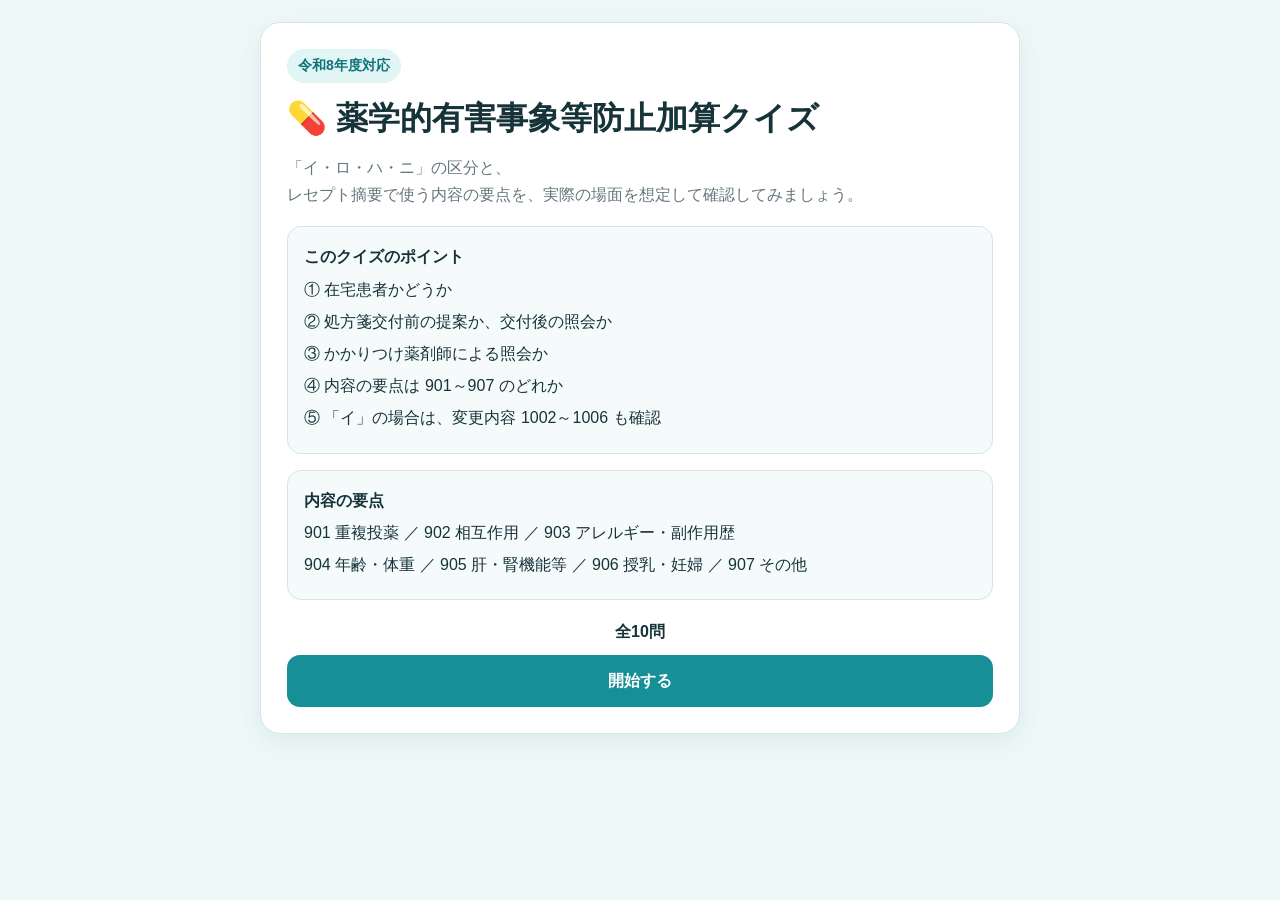
==== index.html @ 09f2de8a "Update レセコン摘要コードNo. to レセコンのコードNo." ====
<!doctype html>
<html lang="ja">
<head>
  <meta charset="utf-8">
  <meta name="viewport" content="width=device-width, initial-scale=1">
  <title>薬学的有害事象等防止加算クイズ</title>
  <link rel="stylesheet" href="style.css">
</head>

<body>
  <aside class="desktop-code-guide" aria-label="区分・摘要コード早見表">
    <div class="guide-box">
      <h3>💡 早見表</h3>

      <div class="guide-section">
        <strong>薬学的有害事象等防止加算の区分</strong>
        <p><b>イ</b>　在宅患者・処方箋交付前の提案</p>
        <p><b>ロ</b>　在宅患者・処方箋交付後の照会</p>
        <p><b>ハ</b>　外来・かかりつけ薬剤師による照会</p>
        <p><b>ニ</b>　外来・上記以外の薬剤師による照会</p>
      </div>

      <div class="guide-section">
        <strong>レセコンのコードNo.〈内容の要点〉</strong>
        <p><b>901</b>　重複投薬</p>
        <p><b>902</b>　相互作用</p>
        <p><b>903</b>　アレルギー・副作用歴</p>
        <p><b>904</b>　年齢・体重</p>
        <p><b>905</b>　肝・腎機能等</p>
        <p><b>906</b>　授乳・妊婦</p>
        <p><b>907</b>　その他</p>
      </div>

      <div class="guide-section">
        <strong>レセコンのコードNo.〈イの場合の変更内容〉</strong>
        <p><b>1002</b>　同種同効薬への変更</p>
        <p><b>1003</b>　剤形変更</p>
        <p><b>1004</b>　用量変更</p>
        <p><b>1005</b>　用法変更</p>
        <p><b>1006</b>　その他</p>
      </div>
    </div>
  </aside>

  <main class="app-shell">

    <section id="startScreen" class="card screen active">
      <div class="badge">令和8年度対応</div>
      <h1>💊 薬学的有害事象等防止加算クイズ</h1>

      <p class="lead">
        「イ・ロ・ハ・ニ」の区分と、<br>
        レセプト摘要で使う内容の要点を、実際の場面を想定して確認してみましょう。
      </p>

      <div class="notice">
        <strong>このクイズのポイント</strong>
        <p>① 在宅患者かどうか</p>
        <p>② 処方箋交付前の提案か、交付後の照会か</p>
        <p>③ かかりつけ薬剤師による照会か</p>
        <p>④ 内容の要点は 901～907 のどれか</p>
        <p>⑤ 「イ」の場合は、変更内容 1002～1006 も確認</p>
      </div>

      <div class="code-guide">
        <strong>内容の要点</strong>
        <p>901 重複投薬 ／ 902 相互作用 ／ 903 アレルギー・副作用歴</p>
        <p>904 年齢・体重 ／ 905 肝・腎機能等 ／ 906 授乳・妊婦 ／ 907 その他</p>
      </div>

      <p class="question-count">全10問</p>
      <button id="startButton" class="primary-button" type="button">開始する</button>
    </section>

    <section id="quizScreen" class="card screen">

      <details class="mobile-code-guide">
        <summary>💡 早見表を見る</summary>

          <h4>薬学的有害事象等防止加算の区分</h4>
          <p><strong>イ</strong>　在宅患者・処方箋交付前の提案</p>
          <p><strong>ロ</strong>　在宅患者・処方箋交付後の照会</p>
          <p><strong>ハ</strong>　外来・かかりつけ薬剤師による照会</p>
          <p><strong>ニ</strong>　外来・上記以外の薬剤師による照会</p>

          <hr>
          <h4>レセコンのコードNo.〈内容の要点〉</h4>
          <p><strong>901</strong> 重複投薬 ／ <strong>902</strong> 相互作用</p>
          <p><strong>903</strong> アレルギー・副作用歴 ／ <strong>904</strong> 年齢・体重</p>
          <p><strong>905</strong> 肝・腎機能等 ／ <strong>906</strong> 授乳・妊婦</p>
          <p><strong>907</strong> その他</p>

          <hr>
          <h4>レセコンのコードNo.〈イの場合の変更内容〉</h4>
          <p><strong>1002</strong> 同種同効薬への変更</p>
          <p><strong>1003</strong> 剤形変更 ／ <strong>1004</strong> 用量変更</p>
          <p><strong>1005</strong> 用法変更 ／ <strong>1006</strong> その他</p>
        </div>
      </details>

      <div class="progress-row">
        <span id="progressText">問題1 / 10</span>
        <span id="scoreText">正解 0</span>
      </div>

      <div class="progress-track">
        <div id="progressBar" class="progress-bar"></div>
      </div>

      <div id="questionText" class="question"></div>

      <div id="answerButtons" class="answer-buttons"></div>

      <div id="feedback" class="feedback hidden" aria-live="polite"></div>
      <button id="nextButton" class="primary-button hidden" type="button">次の問題へ</button>
    </section>

    <section id="resultScreen" class="card screen">
      <div class="badge">クイズ終了！</div>
      <h2>お疲れさまでした😊</h2>
      <p id="resultScore" class="result-score"></p>
      <p id="wrongAnswerText" class="wrong-answer-text"></p>

      <form id="resultForm" novalidate>
        <label>
          店舗名
          <input id="storeName" name="storeName" type="text" autocomplete="organization" required>
        </label>

        <label>
          名前
          <input id="userName" name="userName" type="text" autocomplete="name" required>
        </label>

        <fieldset>
          <legend>このクイズの難易度はどうでしたか？</legend>
          <label class="radio-label">
            <input type="radio" name="difficulty" value="簡単" required>
            簡単
          </label>
          <label class="radio-label">
            <input type="radio" name="difficulty" value="ちょうどいい">
            ちょうどいい
          </label>
          <label class="radio-label">
            <input type="radio" name="difficulty" value="難しい">
            難しい
          </label>
        </fieldset>

        <p id="formError" class="form-error hidden"></p>
        <button id="sendButton" class="primary-button" type="submit">結果を送信する</button>
      </form>

      <div id="sendStatus" class="send-status hidden" aria-live="polite"></div>
      <button id="retryButton" class="secondary-button" type="button" disabled>もう一度する</button>
    </section>

  </main>

  <script src="script.js"></script>
</body>
</html>
---- style.css ----
* {
  box-sizing: border-box;
}

:root {
  --bg: #eef8f8;
  --card: #ffffff;
  --text: #17333a;
  --muted: #64777c;
  --primary: #168f96;
  --primary-dark: #0f747a;
  --primary-soft: #e1f5f5;
  --border: #d6e5e7;
  --correct-bg: #eaf8ef;
  --correct-text: #166534;
  --wrong-bg: #fff0f0;
  --wrong-text: #a12626;
  --notice-bg: #f5fbfb;
}

html {
  -webkit-text-size-adjust: 100%;
}

body {
  margin: 0;
  background: var(--bg);
  color: var(--text);
  font-family:
    -apple-system,
    BlinkMacSystemFont,
    "Segoe UI",
    "Noto Sans JP",
    "Hiragino Kaku Gothic ProN",
    "Yu Gothic",
    sans-serif;
  line-height: 1.7;
}

button,
input {
  font: inherit;
}

button {
  -webkit-tap-highlight-color: transparent;
}

.app-shell {
  width: min(760px, calc(100% - 24px));
  margin: 0 auto;
  padding: 22px 0 48px;
}

.card {
  background: var(--card);
  border: 1px solid var(--border);
  border-radius: 20px;
  padding: 26px;
  box-shadow: 0 8px 24px rgba(24, 79, 85, 0.08);
}

.screen {
  display: none;
}

.screen.active {
  display: block;
}

.badge {
  display: inline-block;
  margin-bottom: 10px;
  padding: 5px 11px;
  border-radius: 999px;
  background: var(--primary-soft);
  color: var(--primary-dark);
  font-size: 0.88rem;
  font-weight: 800;
}

h1,
h2 {
  line-height: 1.35;
}

h1 {
  margin: 4px 0 14px;
  font-size: clamp(1.45rem, 5vw, 2rem);
}

h2 {
  margin: 6px 0 10px;
}

.lead {
  margin: 0 0 18px;
  color: var(--muted);
}

.notice,
.code-guide {
  margin: 16px 0;
  padding: 16px;
  border-radius: 14px;
  background: var(--notice-bg);
  border: 1px solid var(--border);
}

.notice p,
.code-guide p {
  margin: 5px 0;
}

.question-count {
  margin: 18px 0 10px;
  font-weight: 800;
  text-align: center;
}

.primary-button,
.secondary-button {
  width: 100%;
  min-height: 50px;
  border: 0;
  border-radius: 13px;
  padding: 12px 16px;
  font-weight: 800;
  cursor: pointer;
}

.primary-button {
  background: var(--primary);
  color: #fff;
}

.primary-button:hover {
  background: var(--primary-dark);
}

.secondary-button {
  margin-top: 12px;
  background: #e8eff0;
  color: var(--text);
}

.primary-button:disabled,
.secondary-button:disabled {
  cursor: not-allowed;
  opacity: 0.55;
}

.progress-row {
  display: flex;
  justify-content: space-between;
  gap: 12px;
  font-weight: 800;
}

.progress-track {
  height: 9px;
  margin: 10px 0 24px;
  overflow: hidden;
  border-radius: 999px;
  background: #e6eeee;
}

.progress-bar {
  width: 10%;
  height: 100%;
  border-radius: inherit;
  background: var(--primary);
  transition: width 0.25s ease;
}

.question {
  margin-bottom: 20px;
  font-size: 1.08rem;
}

.question strong {
  display: block;
  margin-bottom: 10px;
  font-size: 1.05rem;
}

.case-box {
  margin-top: 10px;
  padding: 15px;
  border-left: 4px solid var(--primary);
  border-radius: 10px;
  background: #f7fbfb;
}

.answer-buttons {
  display: grid;
  gap: 11px;
}

.answer-button {
  width: 100%;
  min-height: 52px;
  padding: 12px 14px;
  border: 1px solid var(--border);
  border-radius: 13px;
  background: #fff;
  color: var(--text);
  text-align: left;
  cursor: pointer;
}

.answer-button:hover {
  border-color: var(--primary);
  background: #f8fdfd;
}

.answer-button:disabled {
  cursor: default;
}

.answer-button.correct-choice {
  border-color: #70bd88;
  background: var(--correct-bg);
}

.answer-button.wrong-choice {
  border-color: #e29a9a;
  background: var(--wrong-bg);
}

.feedback {
  margin: 18px 0;
  padding: 15px 16px;
  border-radius: 13px;
  font-weight: 650;
}

.feedback.correct {
  background: var(--correct-bg);
  color: var(--correct-text);
}

.feedback.wrong {
  background: var(--wrong-bg);
  color: var(--wrong-text);
}

.explanation {
  display: block;
  margin-top: 8px;
  font-weight: 500;
}

.hidden {
  display: none !important;
}

.result-score {
  margin: 12px 0 4px;
  font-size: 1.3rem;
  font-weight: 900;
}

.wrong-answer-text {
  margin-bottom: 22px;
  color: var(--muted);
}

form label {
  display: block;
  margin: 15px 0;
  font-weight: 750;
}

input[type="text"] {
  width: 100%;
  min-height: 48px;
  margin-top: 6px;
  padding: 10px 12px;
  border: 1px solid #bdced1;
  border-radius: 11px;
  color: var(--text);
  background: #fff;
  font-size: 16px;
}

fieldset {
  margin: 20px 0;
  padding: 15px;
  border: 1px solid var(--border);
  border-radius: 13px;
}

legend {
  padding: 0 6px;
  font-weight: 800;
}

.radio-label {
  display: flex;
  align-items: center;
  gap: 8px;
  min-height: 42px;
  margin: 3px 0;
  font-weight: 600;
}

.radio-label input {
  width: 19px;
  height: 19px;
}

.form-error {
  color: #b42318;
  font-weight: 700;
}

.send-status {
  margin-top: 14px;
  padding: 12px 14px;
  border-radius: 11px;
  background: var(--primary-soft);
  color: var(--primary-dark);
  font-weight: 700;
}

@media (max-width: 560px) {
  .app-shell {
    width: min(100% - 16px, 760px);
    padding-top: 10px;
  }

  .card {
    padding: 18px 15px;
    border-radius: 16px;
  }

  .progress-row {
    font-size: 0.92rem;
  }
}


/* ===== 区分・コード早見表 ===== */
.desktop-code-guide {
  display: none;
  position: fixed;
  left: max(18px, calc(50vw - 750px));
  top: 90px;
  width: 350px;
  z-index: 5;
}

/* クイズ画面（2ページ目以降）のときだけ表示 */
body.quiz-mode .desktop-code-guide {
  display: block;
}

.guide-box {
  padding: 18px 20px;
  background: #ffffff;
  border: 1px solid var(--border);
  border-left: 5px solid var(--primary);
  border-radius: 16px;
  box-shadow: 0 8px 24px rgba(24, 79, 85, 0.08);
  font-size: 0.92rem;
  line-height: 1.6;
}

.guide-box h3 {
  margin: 0 0 12px;
  font-size: 1rem;
  color: var(--primary-dark);
}


.guide-legend {
  margin: 0 0 14px;
  padding: 10px 12px;
  border-radius: 10px;
  background: var(--primary-soft);
}

.guide-legend p {
  display: grid;
  grid-template-columns: 120px 1fr;
  gap: 8px;
  margin: 5px 0;
  white-space: normal;
}

.guide-legend strong {
  color: var(--primary-dark);
  white-space: nowrap;
}

.guide-legend span {
  font-size: 0.88rem;
  line-height: 1.45;
}

.mobile-guide-content h4 {
  margin: 12px 0 6px;
  color: var(--primary-dark);
  font-size: 0.95rem;
}

.mobile-guide-legend {
  margin-top: 4px;
}

.guide-section + .guide-section {
  margin-top: 12px;
  padding-top: 12px;
  border-top: 1px solid var(--border);
}

.guide-section > strong {
  display: block;
  margin-bottom: 5px;
  color: var(--primary-dark);
  font-size: 0.84rem;
  line-height: 1.45;
  letter-spacing: -0.02em;
  white-space: nowrap;
}

.guide-section p {
  margin: 4px 0;
  white-space: nowrap;
}

.mobile-code-guide {
  display: none;
  margin-bottom: 18px;
  border: 1px solid var(--border);
  border-radius: 13px;
  background: var(--notice-bg);
  overflow: hidden;
}

.mobile-code-guide summary {
  padding: 12px 14px;
  cursor: pointer;
  font-weight: 800;
  color: var(--primary-dark);
}

.mobile-guide-content {
  padding: 0 14px 14px;
  font-size: 0.92rem;
}

.mobile-guide-content p {
  margin: 5px 0;
}

.mobile-guide-content hr {
  border: 0;
  border-top: 1px solid var(--border);
  margin: 10px 0;
}

/* 左に350pxの早見表＋余白を確保できない幅では、問題上部の折りたたみに切替 */
@media (max-width: 1520px) {
  body.quiz-mode .desktop-code-guide {
    display: none;
  }

  body.quiz-mode .mobile-code-guide {
    display: block;
  }
}
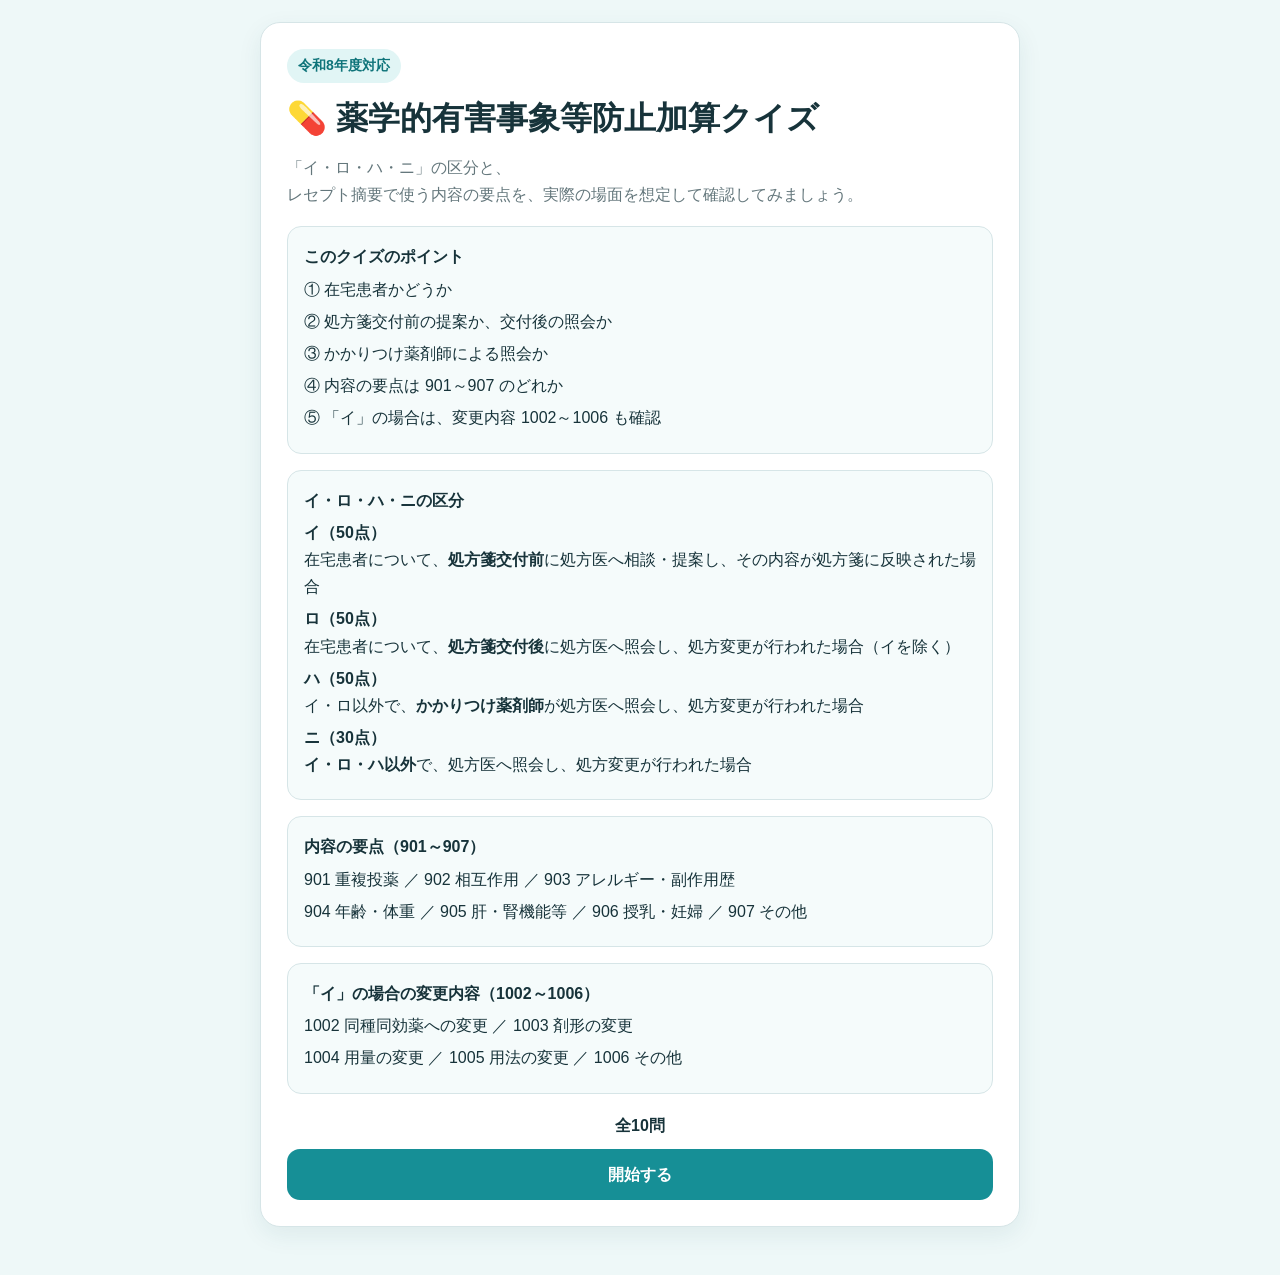
==== commit 681c5ce6: "Add files via upload" ====
--- a/index.html
+++ b/index.html
@@ -8,40 +8,6 @@
 </head>
 
 <body>
-  <aside class="desktop-code-guide" aria-label="区分・摘要コード早見表">
-    <div class="guide-box">
-      <h3>💡 早見表</h3>
-
-      <div class="guide-section">
-        <strong>薬学的有害事象等防止加算の区分</strong>
-        <p><b>イ</b>　在宅患者・処方箋交付前の提案</p>
-        <p><b>ロ</b>　在宅患者・処方箋交付後の照会</p>
-        <p><b>ハ</b>　外来・かかりつけ薬剤師による照会</p>
-        <p><b>ニ</b>　外来・上記以外の薬剤師による照会</p>
-      </div>
-
-      <div class="guide-section">
-        <strong>レセコンのコードNo.〈内容の要点〉</strong>
-        <p><b>901</b>　重複投薬</p>
-        <p><b>902</b>　相互作用</p>
-        <p><b>903</b>　アレルギー・副作用歴</p>
-        <p><b>904</b>　年齢・体重</p>
-        <p><b>905</b>　肝・腎機能等</p>
-        <p><b>906</b>　授乳・妊婦</p>
-        <p><b>907</b>　その他</p>
-      </div>
-
-      <div class="guide-section">
-        <strong>レセコンのコードNo.〈イの場合の変更内容〉</strong>
-        <p><b>1002</b>　同種同効薬への変更</p>
-        <p><b>1003</b>　剤形変更</p>
-        <p><b>1004</b>　用量変更</p>
-        <p><b>1005</b>　用法変更</p>
-        <p><b>1006</b>　その他</p>
-      </div>
-    </div>
-  </aside>
-
   <main class="app-shell">
 
     <section id="startScreen" class="card screen active">
@@ -63,9 +29,23 @@
       </div>
 
       <div class="code-guide">
-        <strong>内容の要点</strong>
+        <strong>イ・ロ・ハ・ニの区分</strong>
+        <p><b>イ（50点）</b><br>在宅患者について、<b>処方箋交付前</b>に処方医へ相談・提案し、その内容が処方箋に反映された場合</p>
+        <p><b>ロ（50点）</b><br>在宅患者について、<b>処方箋交付後</b>に処方医へ照会し、処方変更が行われた場合（イを除く）</p>
+        <p><b>ハ（50点）</b><br>イ・ロ以外で、<b>かかりつけ薬剤師</b>が処方医へ照会し、処方変更が行われた場合</p>
+        <p><b>ニ（30点）</b><br><b>イ・ロ・ハ以外</b>で、処方医へ照会し、処方変更が行われた場合</p>
+      </div>
+
+      <div class="code-guide">
+        <strong>内容の要点（901～907）</strong>
         <p>901 重複投薬 ／ 902 相互作用 ／ 903 アレルギー・副作用歴</p>
         <p>904 年齢・体重 ／ 905 肝・腎機能等 ／ 906 授乳・妊婦 ／ 907 その他</p>
+      </div>
+
+      <div class="code-guide">
+        <strong>「イ」の場合の変更内容（1002～1006）</strong>
+        <p>1002 同種同効薬への変更 ／ 1003 剤形の変更</p>
+        <p>1004 用量の変更 ／ 1005 用法の変更 ／ 1006 その他</p>
       </div>
 
       <p class="question-count">全10問</p>
@@ -73,31 +53,6 @@
     </section>
 
     <section id="quizScreen" class="card screen">
-
-      <details class="mobile-code-guide">
-        <summary>💡 早見表を見る</summary>
-
-          <h4>薬学的有害事象等防止加算の区分</h4>
-          <p><strong>イ</strong>　在宅患者・処方箋交付前の提案</p>
-          <p><strong>ロ</strong>　在宅患者・処方箋交付後の照会</p>
-          <p><strong>ハ</strong>　外来・かかりつけ薬剤師による照会</p>
-          <p><strong>ニ</strong>　外来・上記以外の薬剤師による照会</p>
-
-          <hr>
-          <h4>レセコンのコードNo.〈内容の要点〉</h4>
-          <p><strong>901</strong> 重複投薬 ／ <strong>902</strong> 相互作用</p>
-          <p><strong>903</strong> アレルギー・副作用歴 ／ <strong>904</strong> 年齢・体重</p>
-          <p><strong>905</strong> 肝・腎機能等 ／ <strong>906</strong> 授乳・妊婦</p>
-          <p><strong>907</strong> その他</p>
-
-          <hr>
-          <h4>レセコンのコードNo.〈イの場合の変更内容〉</h4>
-          <p><strong>1002</strong> 同種同効薬への変更</p>
-          <p><strong>1003</strong> 剤形変更 ／ <strong>1004</strong> 用量変更</p>
-          <p><strong>1005</strong> 用法変更 ／ <strong>1006</strong> その他</p>
-        </div>
-      </details>
-
       <div class="progress-row">
         <span id="progressText">問題1 / 10</span>
         <span id="scoreText">正解 0</span>
@@ -110,6 +65,7 @@
       <div id="questionText" class="question"></div>
 
       <div id="answerButtons" class="answer-buttons"></div>
+      <button id="submitAnswerButton" class="primary-button" type="button" disabled>回答する</button>
 
       <div id="feedback" class="feedback hidden" aria-live="polite"></div>
       <button id="nextButton" class="primary-button hidden" type="button">次の問題へ</button>
--- a/style.css
+++ b/style.css
@@ -340,134 +340,11 @@
   }
 }
 
-
-/* ===== 区分・コード早見表 ===== */
-.desktop-code-guide {
-  display: none;
-  position: fixed;
-  left: max(18px, calc(50vw - 750px));
-  top: 90px;
-  width: 350px;
-  z-index: 5;
-}
-
-/* クイズ画面（2ページ目以降）のときだけ表示 */
-body.quiz-mode .desktop-code-guide {
-  display: block;
-}
-
-.guide-box {
-  padding: 18px 20px;
-  background: #ffffff;
-  border: 1px solid var(--border);
-  border-left: 5px solid var(--primary);
-  border-radius: 16px;
-  box-shadow: 0 8px 24px rgba(24, 79, 85, 0.08);
-  font-size: 0.92rem;
-  line-height: 1.6;
-}
-
-.guide-box h3 {
-  margin: 0 0 12px;
-  font-size: 1rem;
-  color: var(--primary-dark);
-}
-
-
-.guide-legend {
-  margin: 0 0 14px;
-  padding: 10px 12px;
-  border-radius: 10px;
-  background: var(--primary-soft);
-}
-
-.guide-legend p {
-  display: grid;
-  grid-template-columns: 120px 1fr;
-  gap: 8px;
-  margin: 5px 0;
-  white-space: normal;
-}
-
-.guide-legend strong {
-  color: var(--primary-dark);
-  white-space: nowrap;
-}
-
-.guide-legend span {
-  font-size: 0.88rem;
-  line-height: 1.45;
-}
-
-.mobile-guide-content h4 {
-  margin: 12px 0 6px;
-  color: var(--primary-dark);
-  font-size: 0.95rem;
-}
-
-.mobile-guide-legend {
-  margin-top: 4px;
-}
-
-.guide-section + .guide-section {
-  margin-top: 12px;
-  padding-top: 12px;
-  border-top: 1px solid var(--border);
-}
-
-.guide-section > strong {
-  display: block;
-  margin-bottom: 5px;
-  color: var(--primary-dark);
-  font-size: 0.84rem;
-  line-height: 1.45;
-  letter-spacing: -0.02em;
-  white-space: nowrap;
-}
-
-.guide-section p {
-  margin: 4px 0;
-  white-space: nowrap;
-}
-
-.mobile-code-guide {
-  display: none;
-  margin-bottom: 18px;
-  border: 1px solid var(--border);
-  border-radius: 13px;
-  background: var(--notice-bg);
-  overflow: hidden;
-}
-
-.mobile-code-guide summary {
-  padding: 12px 14px;
-  cursor: pointer;
-  font-weight: 800;
-  color: var(--primary-dark);
-}
-
-.mobile-guide-content {
-  padding: 0 14px 14px;
-  font-size: 0.92rem;
-}
-
-.mobile-guide-content p {
-  margin: 5px 0;
-}
-
-.mobile-guide-content hr {
-  border: 0;
-  border-top: 1px solid var(--border);
-  margin: 10px 0;
-}
-
-/* 左に350pxの早見表＋余白を確保できない幅では、問題上部の折りたたみに切替 */
-@media (max-width: 1520px) {
-  body.quiz-mode .desktop-code-guide {
-    display: none;
-  }
-
-  body.quiz-mode .mobile-code-guide {
-    display: block;
-  }
-}
+.selection-grid {display:grid;grid-template-columns:repeat(3,minmax(0,1fr));gap:10px;margin:16px 0;}
+.selection-column {display:flex;flex-direction:column;gap:7px;min-width:0;}
+.selection-heading {font-weight:800;text-align:center;font-size:.87rem;min-height:2.8em;display:flex;align-items:center;justify-content:center;}
+.selection-button {width:100%;min-height:43px;border:1px solid #b9d2d5;border-radius:10px;background:#fff;color:var(--text);font-weight:800;cursor:pointer;}
+.selection-button.selected {background:var(--primary);color:#fff;border-color:var(--primary);}
+.selection-button:disabled {cursor:default;}
+#submitAnswerButton:disabled {opacity:.45;cursor:not-allowed;}
+@media(max-width:420px){.selection-grid{gap:5px}.selection-button{min-height:40px;font-size:.92rem}.selection-heading{font-size:.76rem}}
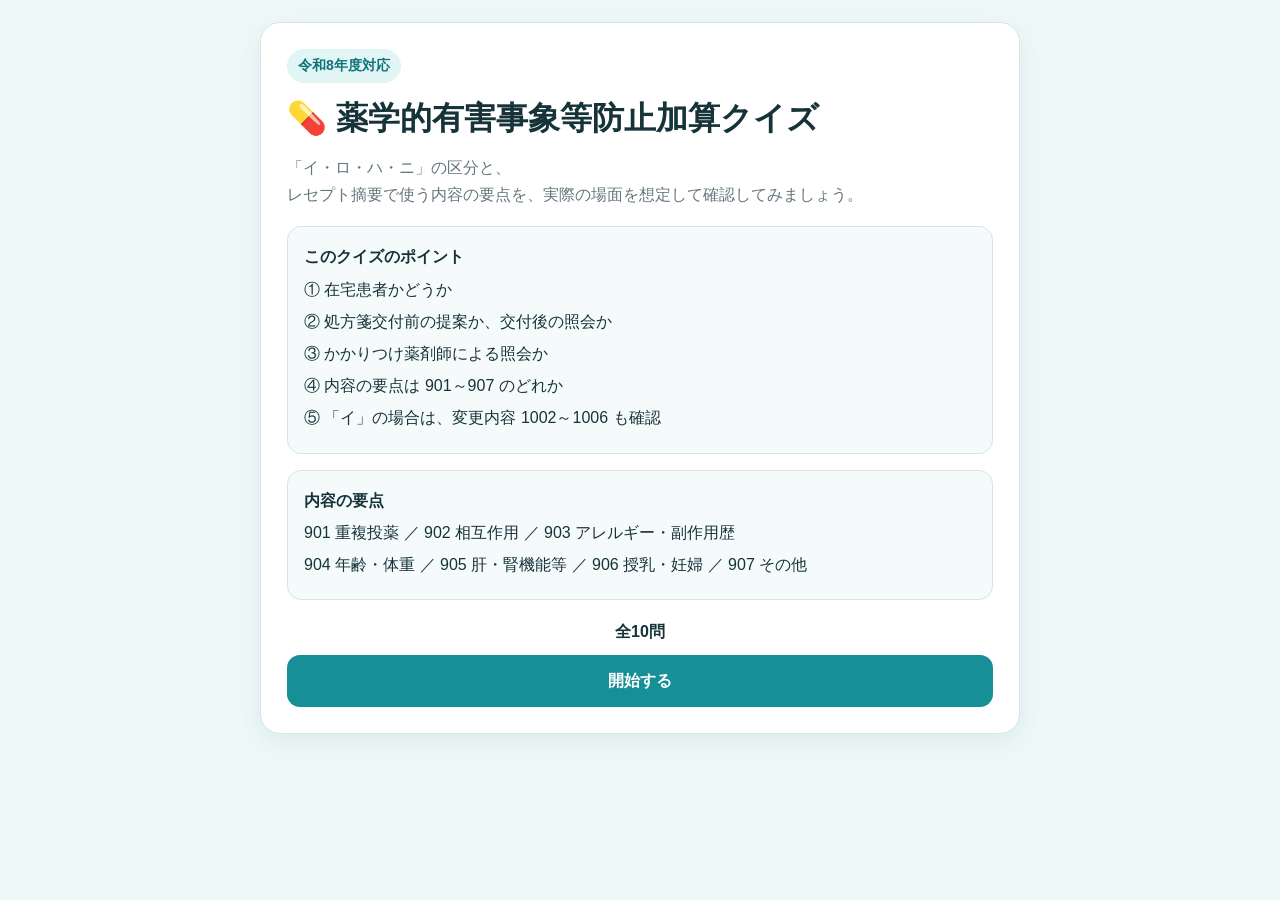
==== commit 2242f052: "Add files via upload" ====
--- a/index.html
+++ b/index.html
@@ -8,6 +8,40 @@
 </head>
 
 <body>
+  <aside class="desktop-code-guide" aria-label="区分・摘要コード早見表">
+    <div class="guide-box">
+      <h3>💡 早見表</h3>
+
+      <div class="guide-section">
+        <strong>薬学的有害事象等防止加算の区分</strong>
+        <p><b>イ</b>　在宅患者・処方箋交付前の提案</p>
+        <p><b>ロ</b>　在宅患者・処方箋交付後の照会</p>
+        <p><b>ハ</b>　外来・かかりつけ薬剤師による照会</p>
+        <p><b>ニ</b>　外来・上記以外の薬剤師による照会</p>
+      </div>
+
+      <div class="guide-section">
+        <strong>レセコンのコードNo.〈内容の要点〉</strong>
+        <p><b>901</b>　重複投薬</p>
+        <p><b>902</b>　相互作用</p>
+        <p><b>903</b>　アレルギー・副作用歴</p>
+        <p><b>904</b>　年齢・体重</p>
+        <p><b>905</b>　肝・腎機能等</p>
+        <p><b>906</b>　授乳・妊婦</p>
+        <p><b>907</b>　その他</p>
+      </div>
+
+      <div class="guide-section">
+        <strong>レセコンのコードNo.〈イの場合の変更内容〉</strong>
+        <p><b>1002</b>　同種同効薬への変更</p>
+        <p><b>1003</b>　剤形変更</p>
+        <p><b>1004</b>　用量変更</p>
+        <p><b>1005</b>　用法変更</p>
+        <p><b>1006</b>　その他</p>
+      </div>
+    </div>
+  </aside>
+
   <main class="app-shell">
 
     <section id="startScreen" class="card screen active">
@@ -29,23 +63,9 @@
       </div>
 
       <div class="code-guide">
-        <strong>イ・ロ・ハ・ニの区分</strong>
-        <p><b>イ（50点）</b><br>在宅患者について、<b>処方箋交付前</b>に処方医へ相談・提案し、その内容が処方箋に反映された場合</p>
-        <p><b>ロ（50点）</b><br>在宅患者について、<b>処方箋交付後</b>に処方医へ照会し、処方変更が行われた場合（イを除く）</p>
-        <p><b>ハ（50点）</b><br>イ・ロ以外で、<b>かかりつけ薬剤師</b>が処方医へ照会し、処方変更が行われた場合</p>
-        <p><b>ニ（30点）</b><br><b>イ・ロ・ハ以外</b>で、処方医へ照会し、処方変更が行われた場合</p>
-      </div>
-
-      <div class="code-guide">
-        <strong>内容の要点（901～907）</strong>
+        <strong>内容の要点</strong>
         <p>901 重複投薬 ／ 902 相互作用 ／ 903 アレルギー・副作用歴</p>
         <p>904 年齢・体重 ／ 905 肝・腎機能等 ／ 906 授乳・妊婦 ／ 907 その他</p>
-      </div>
-
-      <div class="code-guide">
-        <strong>「イ」の場合の変更内容（1002～1006）</strong>
-        <p>1002 同種同効薬への変更 ／ 1003 剤形の変更</p>
-        <p>1004 用量の変更 ／ 1005 用法の変更 ／ 1006 その他</p>
       </div>
 
       <p class="question-count">全10問</p>
@@ -53,6 +73,31 @@
     </section>
 
     <section id="quizScreen" class="card screen">
+
+      <details class="mobile-code-guide">
+        <summary>💡 早見表を見る</summary>
+
+          <h4>薬学的有害事象等防止加算の区分</h4>
+          <p><strong>イ</strong>　在宅患者・処方箋交付前の提案</p>
+          <p><strong>ロ</strong>　在宅患者・処方箋交付後の照会</p>
+          <p><strong>ハ</strong>　外来・かかりつけ薬剤師による照会</p>
+          <p><strong>ニ</strong>　外来・上記以外の薬剤師による照会</p>
+
+          <hr>
+          <h4>レセコンのコードNo.〈内容の要点〉</h4>
+          <p><strong>901</strong> 重複投薬 ／ <strong>902</strong> 相互作用</p>
+          <p><strong>903</strong> アレルギー・副作用歴 ／ <strong>904</strong> 年齢・体重</p>
+          <p><strong>905</strong> 肝・腎機能等 ／ <strong>906</strong> 授乳・妊婦</p>
+          <p><strong>907</strong> その他</p>
+
+          <hr>
+          <h4>レセコンのコードNo.〈イの場合の変更内容〉</h4>
+          <p><strong>1002</strong> 同種同効薬への変更</p>
+          <p><strong>1003</strong> 剤形変更 ／ <strong>1004</strong> 用量変更</p>
+          <p><strong>1005</strong> 用法変更 ／ <strong>1006</strong> その他</p>
+        </div>
+      </details>
+
       <div class="progress-row">
         <span id="progressText">問題1 / 10</span>
         <span id="scoreText">正解 0</span>
@@ -65,7 +110,6 @@
       <div id="questionText" class="question"></div>
 
       <div id="answerButtons" class="answer-buttons"></div>
-      <button id="submitAnswerButton" class="primary-button" type="button" disabled>回答する</button>
 
       <div id="feedback" class="feedback hidden" aria-live="polite"></div>
       <button id="nextButton" class="primary-button hidden" type="button">次の問題へ</button>
--- a/style.css
+++ b/style.css
@@ -340,11 +340,134 @@
   }
 }
 
-.selection-grid {display:grid;grid-template-columns:repeat(3,minmax(0,1fr));gap:10px;margin:16px 0;}
-.selection-column {display:flex;flex-direction:column;gap:7px;min-width:0;}
-.selection-heading {font-weight:800;text-align:center;font-size:.87rem;min-height:2.8em;display:flex;align-items:center;justify-content:center;}
-.selection-button {width:100%;min-height:43px;border:1px solid #b9d2d5;border-radius:10px;background:#fff;color:var(--text);font-weight:800;cursor:pointer;}
-.selection-button.selected {background:var(--primary);color:#fff;border-color:var(--primary);}
-.selection-button:disabled {cursor:default;}
-#submitAnswerButton:disabled {opacity:.45;cursor:not-allowed;}
-@media(max-width:420px){.selection-grid{gap:5px}.selection-button{min-height:40px;font-size:.92rem}.selection-heading{font-size:.76rem}}
+
+/* ===== 区分・コード早見表 ===== */
+.desktop-code-guide {
+  display: none;
+  position: fixed;
+  left: max(18px, calc(50vw - 750px));
+  top: 90px;
+  width: 350px;
+  z-index: 5;
+}
+
+/* クイズ画面（2ページ目以降）のときだけ表示 */
+body.quiz-mode .desktop-code-guide {
+  display: block;
+}
+
+.guide-box {
+  padding: 18px 20px;
+  background: #ffffff;
+  border: 1px solid var(--border);
+  border-left: 5px solid var(--primary);
+  border-radius: 16px;
+  box-shadow: 0 8px 24px rgba(24, 79, 85, 0.08);
+  font-size: 0.92rem;
+  line-height: 1.6;
+}
+
+.guide-box h3 {
+  margin: 0 0 12px;
+  font-size: 1rem;
+  color: var(--primary-dark);
+}
+
+
+.guide-legend {
+  margin: 0 0 14px;
+  padding: 10px 12px;
+  border-radius: 10px;
+  background: var(--primary-soft);
+}
+
+.guide-legend p {
+  display: grid;
+  grid-template-columns: 120px 1fr;
+  gap: 8px;
+  margin: 5px 0;
+  white-space: normal;
+}
+
+.guide-legend strong {
+  color: var(--primary-dark);
+  white-space: nowrap;
+}
+
+.guide-legend span {
+  font-size: 0.88rem;
+  line-height: 1.45;
+}
+
+.mobile-guide-content h4 {
+  margin: 12px 0 6px;
+  color: var(--primary-dark);
+  font-size: 0.95rem;
+}
+
+.mobile-guide-legend {
+  margin-top: 4px;
+}
+
+.guide-section + .guide-section {
+  margin-top: 12px;
+  padding-top: 12px;
+  border-top: 1px solid var(--border);
+}
+
+.guide-section > strong {
+  display: block;
+  margin-bottom: 5px;
+  color: var(--primary-dark);
+  font-size: 0.84rem;
+  line-height: 1.45;
+  letter-spacing: -0.02em;
+  white-space: nowrap;
+}
+
+.guide-section p {
+  margin: 4px 0;
+  white-space: nowrap;
+}
+
+.mobile-code-guide {
+  display: none;
+  margin-bottom: 18px;
+  border: 1px solid var(--border);
+  border-radius: 13px;
+  background: var(--notice-bg);
+  overflow: hidden;
+}
+
+.mobile-code-guide summary {
+  padding: 12px 14px;
+  cursor: pointer;
+  font-weight: 800;
+  color: var(--primary-dark);
+}
+
+.mobile-guide-content {
+  padding: 0 14px 14px;
+  font-size: 0.92rem;
+}
+
+.mobile-guide-content p {
+  margin: 5px 0;
+}
+
+.mobile-guide-content hr {
+  border: 0;
+  border-top: 1px solid var(--border);
+  margin: 10px 0;
+}
+
+/* 左に350pxの早見表＋余白を確保できない幅では、問題上部の折りたたみに切替 */
+@media (max-width: 1520px) {
+  body.quiz-mode .desktop-code-guide {
+    display: none;
+  }
+
+  body.quiz-mode .mobile-code-guide {
+    display: block;
+  }
+}
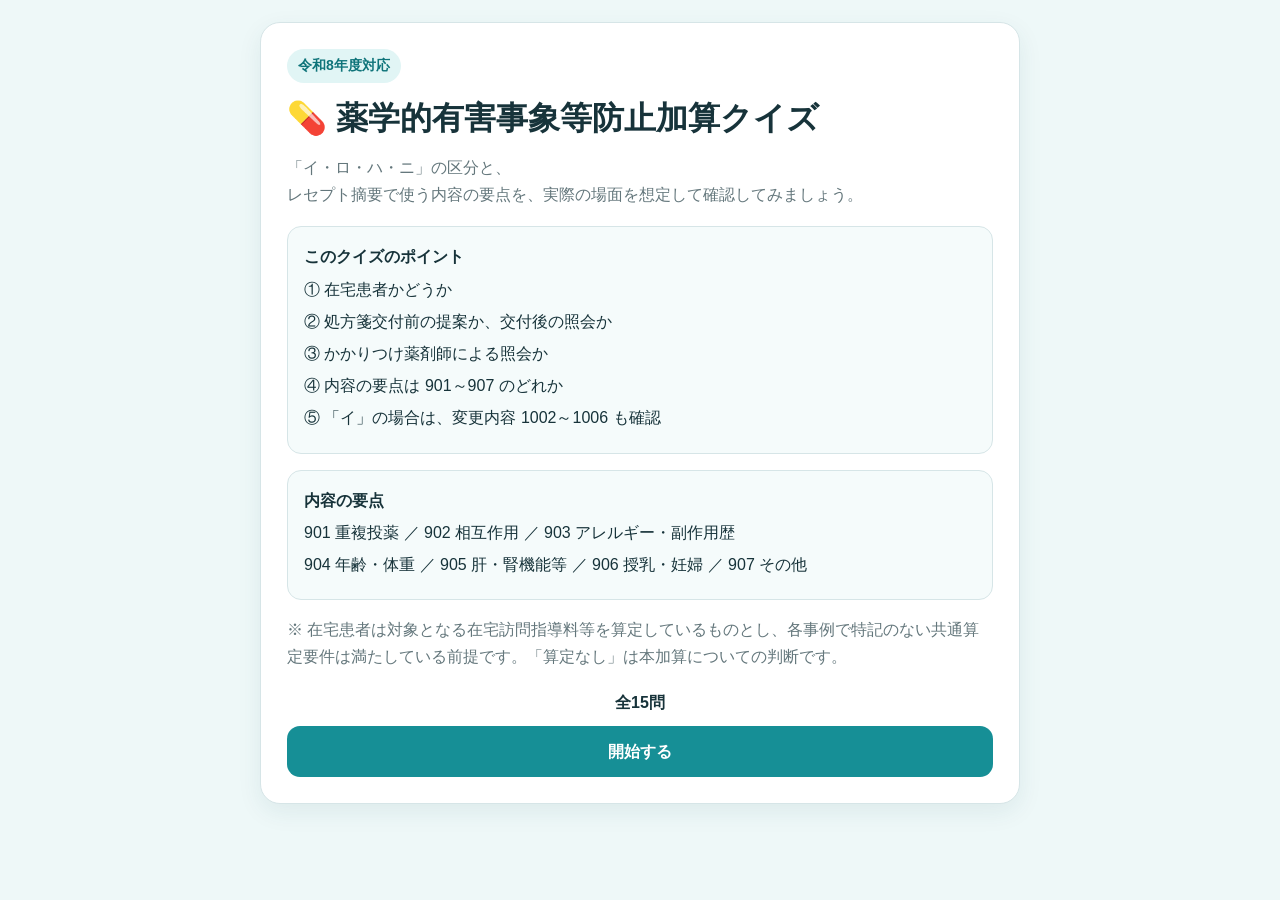
==== commit f2fbbef1: "Add files via upload" ====
--- a/index.html
+++ b/index.html
@@ -14,10 +14,10 @@
 
       <div class="guide-section">
         <strong>薬学的有害事象等防止加算の区分</strong>
-        <p><b>イ</b>　在宅患者・処方箋交付前の提案</p>
-        <p><b>ロ</b>　在宅患者・処方箋交付後の照会</p>
-        <p><b>ハ</b>　外来・かかりつけ薬剤師による照会</p>
-        <p><b>ニ</b>　外来・上記以外の薬剤師による照会</p>
+        <p><b>イ</b>　在宅患者・処方箋交付前の提案（50点）</p>
+        <p><b>ロ</b>　在宅患者・処方箋交付後の照会（50点）</p>
+        <p><b>ハ</b>　外来・かかりつけ薬剤師による照会（50点）</p>
+        <p><b>ニ</b>　外来・上記以外の薬剤師による照会（30点）</p>
       </div>
 
       <div class="guide-section">
@@ -68,7 +68,8 @@
         <p>904 年齢・体重 ／ 905 肝・腎機能等 ／ 906 授乳・妊婦 ／ 907 その他</p>
       </div>
 
-      <p class="question-count">全10問</p>
+      <p class="lead">※ 在宅患者は対象となる在宅訪問指導料等を算定しているものとし、各事例で特記のない共通算定要件は満たしている前提です。「算定なし」は本加算についての判断です。</p>
+      <p class="question-count">全15問</p>
       <button id="startButton" class="primary-button" type="button">開始する</button>
     </section>
 
@@ -78,10 +79,10 @@
         <summary>💡 早見表を見る</summary>
 
           <h4>薬学的有害事象等防止加算の区分</h4>
-          <p><strong>イ</strong>　在宅患者・処方箋交付前の提案</p>
-          <p><strong>ロ</strong>　在宅患者・処方箋交付後の照会</p>
-          <p><strong>ハ</strong>　外来・かかりつけ薬剤師による照会</p>
-          <p><strong>ニ</strong>　外来・上記以外の薬剤師による照会</p>
+          <p><strong>イ</strong>　在宅患者・処方箋交付前の提案（50点）</p>
+          <p><strong>ロ</strong>　在宅患者・処方箋交付後の照会（50点）</p>
+          <p><strong>ハ</strong>　外来・かかりつけ薬剤師による照会（50点）</p>
+          <p><strong>ニ</strong>　外来・上記以外の薬剤師による照会（30点）</p>
 
           <hr>
           <h4>レセコンのコードNo.〈内容の要点〉</h4>
@@ -95,11 +96,10 @@
           <p><strong>1002</strong> 同種同効薬への変更</p>
           <p><strong>1003</strong> 剤形変更 ／ <strong>1004</strong> 用量変更</p>
           <p><strong>1005</strong> 用法変更 ／ <strong>1006</strong> その他</p>
-        </div>
       </details>
 
       <div class="progress-row">
-        <span id="progressText">問題1 / 10</span>
+        <span id="progressText">問題1 / 15</span>
         <span id="scoreText">正解 0</span>
       </div>
 
@@ -110,6 +110,7 @@
       <div id="questionText" class="question"></div>
 
       <div id="answerButtons" class="answer-buttons"></div>
+      <button id="submitAnswerButton" class="primary-button hidden" type="button" disabled>回答する</button>
 
       <div id="feedback" class="feedback hidden" aria-live="polite"></div>
       <button id="nextButton" class="primary-button hidden" type="button">次の問題へ</button>
--- a/style.css
+++ b/style.css
@@ -471,3 +471,12 @@
     display: block;
   }
 }
+
+/* 3列選択式の回答欄のみ追加 */
+.selection-grid {display:grid;grid-template-columns:repeat(3,minmax(0,1fr));gap:10px;margin:12px 0 16px;}
+.selection-column {display:flex;flex-direction:column;gap:7px;min-width:0;}
+.selection-heading {font-weight:800;text-align:center;font-size:.9rem;min-height:2.7em;display:flex;align-items:center;justify-content:center;}
+.selection-button {width:100%;min-height:44px;border:1px solid var(--border);border-radius:10px;background:#fff;color:var(--text);font-weight:800;cursor:pointer;}
+.selection-button.selected {background:var(--primary);border-color:var(--primary);color:white;}
+.selection-button:disabled {cursor:default;}
+@media(max-width:560px){.selection-grid{gap:5px}.selection-button{min-height:41px;font-size:.92rem}.selection-heading{font-size:.78rem}}
